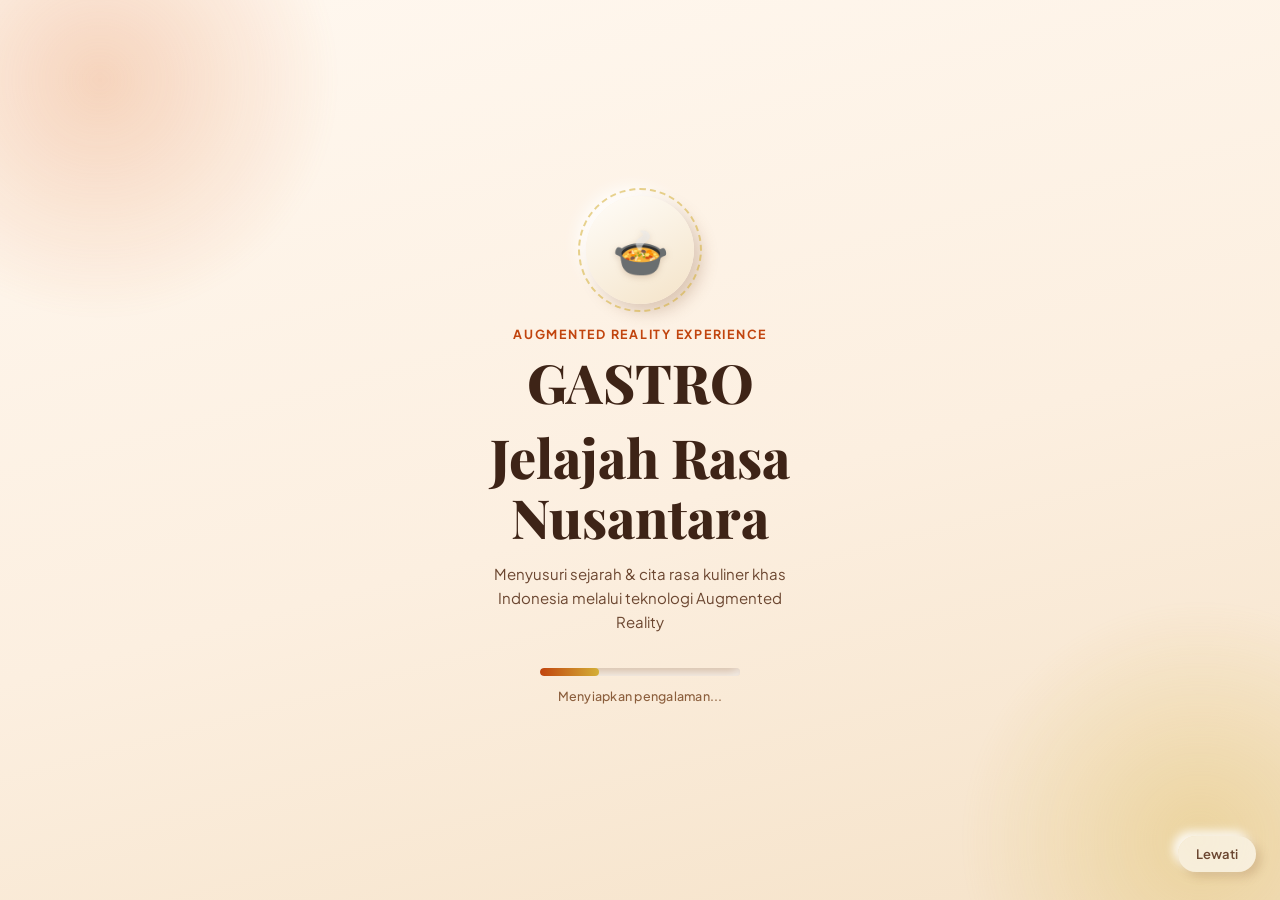
==== index.html @ 98691d4a "Add files via upload" ====
<!DOCTYPE html>
<html lang="id">
<head>
<meta charset="UTF-8">
<meta name="viewport" content="width=device-width, initial-scale=1.0, viewport-fit=cover">
<title>GASTRO | AR Kuliner Indonesia</title>

<link rel="preconnect" href="https://fonts.googleapis.com">
<link rel="preconnect" href="https://fonts.gstatic.com" crossorigin>
<link href="https://fonts.googleapis.com/css2?family=Playfair+Display:wght@600;700;800&family=Plus+Jakarta+Sans:wght@400;500;600;700;800&display=swap" rel="stylesheet">

<link rel="stylesheet" href="style.css">
</head>
<body>

  <!-- ================= OPENING / SPLASH ================= -->
  <section id="splash-screen" class="screen active">
    <div class="splash-bg-glow"></div>
    <div class="splash-bg-glow splash-bg-glow-2"></div>

    <div class="splash-content">
      <div class="splash-emblem">
        <div class="splash-emblem-ring"></div>
        <span class="splash-emblem-icon">🍲</span>
      </div>

      <p class="splash-eyebrow">Augmented Reality Experience</p>
      <h1 class="splash-title">GASTRO</h1>
      <h2 class="splash-title">Jelajah Rasa Nusantara</h2>
      <p class="splash-tagline">Menyusuri sejarah &amp; cita rasa kuliner khas Indonesia melalui teknologi Augmented Reality</p>

      <div class="splash-loader">
        <div class="splash-loader-fill" id="splashLoaderFill"></div>
      </div>
      <p class="splash-loader-label" id="splashLoaderLabel">Menyiapkan pengalaman...</p>
    </div>

    <button type="button" id="btnSkipSplash" class="splash-skip-btn">Lewati</button>
  </section>

  <!-- ================= LOGIN ================= -->
  <section id="login-screen" class="screen">
    <div class="login-bg-glow"></div>

    <div class="login-wrap">

      <div class="login-brand">
        <span class="login-brand-icon">🍲</span>
        <h1 class="login-brand-title">GASTRO</h1>
        <p class="login-brand-sub">Pilih jenis akses untuk melanjutkan</p>
      </div>

      <!-- ===== TAB SWITCH: USER / ADMIN ===== -->
      <div class="login-tabs" role="tablist">
        <button type="button" class="login-tab active" id="tabUser" onclick="switchLoginTab('user')">Pengguna</button>
        <button type="button" class="login-tab" id="tabAdmin" onclick="switchLoginTab('admin')">Admin</button>
        <div class="login-tab-indicator" id="loginTabIndicator"></div>
      </div>

      <!-- ===== CARD USER (dengan rotating glow) ===== -->
      <div class="glow-card" id="cardUser">
        <div class="glow-card-border"></div>
        <div class="glow-card-inner">

          <h2 class="glow-card-title">Login Pengguna</h2>
          <p class="glow-card-desc">Isi data diri Anda untuk mulai menjelajah</p>

          <form id="formUser" class="clay-form" autocomplete="off">
            <div class="field">
              <input type="text" id="userNama" class="field-input" placeholder=" " required>
              <label for="userNama" class="field-label">Nama Lengkap</label>
              <span class="field-underline"></span>
            </div>

            <div class="field">
              <input type="text" id="userProdi" class="field-input" placeholder=" " required>
              <label for="userProdi" class="field-label">Program Studi / Jurusan</label>
              <span class="field-underline"></span>
            </div>

            <div class="field">
              <input type="text" id="userInstansi" class="field-input" placeholder=" " required>
              <label for="userInstansi" class="field-label">Asal Instansi</label>
              <span class="field-underline"></span>
            </div>

            <button type="submit" class="clay-btn clay-btn-primary">
              <span>Mulai Menjelajah</span>
              <svg viewBox="0 0 24 24" width="18" height="18" fill="none" stroke="currentColor" stroke-width="2.4" stroke-linecap="round" stroke-linejoin="round"><line x1="5" y1="12" x2="19" y2="12"></line><polyline points="12 5 19 12 12 19"></polyline></svg>
            </button>
          </form>

        </div>
      </div>

      <!-- ===== CARD ADMIN (dengan rotating glow) ===== -->
      <div class="glow-card" id="cardAdmin" style="display:none;">
        <div class="glow-card-border"></div>
        <div class="glow-card-inner">

          <h2 class="glow-card-title">Login Admin</h2>
          <p class="glow-card-desc">Khusus pengelola konten website</p>

          <form id="formAdmin" class="clay-form" autocomplete="off">
            <div class="field">
              <input type="text" id="adminUsername" class="field-input" placeholder=" " required>
              <label for="adminUsername" class="field-label">Username</label>
              <span class="field-underline"></span>
            </div>

            <div class="field">
              <input type="password" id="adminPassword" class="field-input" placeholder=" " required>
              <label for="adminPassword" class="field-label">Kata Sandi</label>
              <span class="field-underline"></span>
            </div>

            <button type="submit" class="clay-btn clay-btn-dark">
              <span>Masuk sebagai Admin</span>
              <svg viewBox="0 0 24 24" width="18" height="18" fill="none" stroke="currentColor" stroke-width="2.4" stroke-linecap="round" stroke-linejoin="round"><line x1="5" y1="12" x2="19" y2="12"></line><polyline points="12 5 19 12 12 19"></polyline></svg>
            </button>
          </form>

        </div>
      </div>

      <p class="login-footnote">© 2026 GASTRO — Kuliner Indonesia dalam Augmented Reality</p>
    </div>
  </section>

  <!-- ================= MENU UTAMA (placeholder, dikerjakan berikutnya) ================= -->
  <section id="main-menu-screen" class="screen">
    <div class="login-wrap">
      <h1 class="login-brand-title" style="text-align:center;">Halaman Menu Utama menyusul 🚧</h1>
    </div>
  </section>

  <script src="app.js"></script>
</body>
</html>
---- style.css ----
/* =========================================================
   JELAJAH RASA NUSANTARA — Theme: Claymorphism (warm heritage)
   ========================================================= */

@property --a {
  syntax: "<angle>";
  initial-value: 0deg;
  inherits: false;
}

:root {
  /* --- Warna: kontras dites untuk kenyamanan baca lama --- */
  --cream:        #FFF8F0;
  --cream-soft:    #FCEFE0;
  --brown-900:    #3E2417;   /* teks utama, kontras ~13:1 di atas cream */
  --brown-700:    #6B4630;   /* teks sekunder, ~7.5:1 */
  --brown-500:    #8B5E3C;
  --terracotta:   #C1440E;
  --terracotta-2: #E07A3F;
  --gold:         #D4AF37;
  --gold-light:   #F0D77B;
  --white:        #FFFFFF;

  --shadow-clay-out: 8px 8px 16px rgba(139, 94, 60, 0.28), -8px -8px 16px rgba(255, 255, 255, 0.9);
  --shadow-clay-out-sm: 5px 5px 10px rgba(139, 94, 60, 0.22), -5px -5px 10px rgba(255, 255, 255, 0.85);
  --shadow-clay-in: inset 4px 4px 8px rgba(139, 94, 60, 0.22), inset -4px -4px 8px rgba(255, 255, 255, 0.8);

  --radius-lg: 28px;
  --radius-md: 20px;
  --radius-sm: 14px;

  --font-display: 'Playfair Display', Georgia, serif;
  --font-body: 'Plus Jakarta Sans', 'Segoe UI', sans-serif;
}

* { box-sizing: border-box; margin: 0; padding: 0; }

html, body {
  height: 100%;
  overscroll-behavior: none;
}

body {
  font-family: var(--font-body);
  color: var(--brown-900);
  background: var(--cream);
  -webkit-font-smoothing: antialiased;
}

button, input {
  font-family: inherit;
}

/* ============ SCREEN SWITCHING ============ */
.screen {
  display: none;
  min-height: 100dvh;
  width: 100%;
  position: relative;
  overflow: hidden;
}
.screen.active {
  display: flex;
  flex-direction: column;
  align-items: center;
  justify-content: center;
}

/* =========================================================
   OPENING / SPLASH
   ========================================================= */
#splash-screen {
  background: linear-gradient(165deg, #FFF8F0 0%, #FCEFE0 55%, #F5E2C8 100%);
  padding: 32px 24px;
  text-align: center;
}

.splash-bg-glow {
  position: absolute;
  width: 480px;
  height: 480px;
  border-radius: 50%;
  background: radial-gradient(circle, rgba(224,122,63,0.28) 0%, rgba(224,122,63,0) 70%);
  top: -160px;
  left: -140px;
  filter: blur(4px);
  animation: floatGlow 9s ease-in-out infinite;
}
.splash-bg-glow-2 {
  top: auto;
  bottom: -180px;
  left: auto;
  right: -160px;
  background: radial-gradient(circle, rgba(212,175,55,0.30) 0%, rgba(212,175,55,0) 70%);
  animation-duration: 11s;
  animation-delay: 1s;
}
@keyframes floatGlow {
  0%, 100% { transform: translate(0,0) scale(1); }
  50% { transform: translate(20px,-16px) scale(1.08); }
}

.splash-content {
  position: relative;
  z-index: 2;
  display: flex;
  flex-direction: column;
  align-items: center;
  max-width: 420px;
  animation: splashRise 0.9s cubic-bezier(0.19,1,0.22,1) both;
}
@keyframes splashRise {
  from { opacity: 0; transform: translateY(24px) scale(0.97); }
  to   { opacity: 1; transform: translateY(0) scale(1); }
}

.splash-emblem {
  position: relative;
  width: 108px;
  height: 108px;
  display: flex;
  align-items: center;
  justify-content: center;
  margin-bottom: 22px;
  border-radius: 50%;
  background: linear-gradient(150deg, #FFFDF9, #F4E3C8);
  box-shadow: var(--shadow-clay-out);
}
.splash-emblem-ring {
  position: absolute;
  inset: -8px;
  border-radius: 50%;
  border: 2px dashed rgba(212,175,55,0.55);
  animation: spinSlow 14s linear infinite;
}
@keyframes spinSlow { to { transform: rotate(360deg); } }
.splash-emblem-icon { font-size: 46px; filter: drop-shadow(0 2px 3px rgba(139,94,60,0.25)); }

.splash-eyebrow {
  font-size: 12.5px;
  font-weight: 700;
  letter-spacing: 0.14em;
  text-transform: uppercase;
  color: var(--terracotta);
  margin-bottom: 10px;
}

.splash-title {
  font-family: var(--font-display);
  font-weight: 800;
  font-size: clamp(32px, 8vw, 46px);
  line-height: 1.12;
  color: var(--brown-900);
  margin-bottom: 14px;
}

.splash-tagline {
  font-size: 15px;
  line-height: 1.6;
  color: var(--brown-700);
  max-width: 320px;
  margin-bottom: 34px;
}

.splash-loader {
  width: 200px;
  height: 8px;
  border-radius: 999px;
  background: rgba(139,94,60,0.15);
  box-shadow: var(--shadow-clay-in);
  overflow: hidden;
  margin-bottom: 12px;
}
.splash-loader-fill {
  height: 100%;
  width: 0%;
  border-radius: 999px;
  background: linear-gradient(90deg, var(--terracotta), var(--gold));
  transition: width 0.15s linear;
}
.splash-loader-label {
  font-size: 12.5px;
  color: var(--brown-500);
  font-weight: 500;
  letter-spacing: 0.02em;
}

.splash-skip-btn {
  position: absolute;
  bottom: 28px;
  right: 24px;
  z-index: 3;
  border: none;
  background: rgba(255,255,255,0.6);
  color: var(--brown-700);
  font-weight: 600;
  font-size: 13px;
  padding: 10px 18px;
  border-radius: 999px;
  box-shadow: var(--shadow-clay-out-sm);
  cursor: pointer;
  transition: transform 0.2s ease, box-shadow 0.2s ease;
}
.splash-skip-btn:hover { transform: translateY(-2px); box-shadow: var(--shadow-clay-out); }
.splash-skip-btn:active { transform: translateY(0) scale(0.97); }

/* =========================================================
   LOGIN
   ========================================================= */
#login-screen {
  background: linear-gradient(165deg, #FFF8F0 0%, #FCEFE0 60%, #F5E2C8 100%);
  padding: 40px 20px 32px;
}

.login-bg-glow {
  position: absolute;
  width: 520px;
  height: 520px;
  border-radius: 50%;
  top: -220px;
  left: 50%;
  transform: translateX(-50%);
  background: radial-gradient(circle, rgba(212,175,55,0.22) 0%, rgba(212,175,55,0) 70%);
}

.login-wrap {
  position: relative;
  z-index: 2;
  width: 100%;
  max-width: 440px;
  margin: 0 auto;
  display: flex;
  flex-direction: column;
  align-items: center;
}

.login-brand {
  text-align: center;
  margin-bottom: 22px;
  animation: splashRise 0.7s cubic-bezier(0.19,1,0.22,1) both;
}
.login-brand-icon {
  font-size: 34px;
  display: inline-block;
  margin-bottom: 6px;
}
.login-brand-title {
  font-family: var(--font-display);
  font-weight: 700;
  font-size: clamp(22px, 6vw, 28px);
  color: var(--brown-900);
}
.login-brand-sub {
  font-size: 13.5px;
  color: var(--brown-500);
  margin-top: 6px;
}

/* ---- Tabs ---- */
.login-tabs {
  position: relative;
  display: flex;
  width: 100%;
  max-width: 340px;
  background: var(--cream-soft);
  border-radius: 999px;
  padding: 5px;
  box-shadow: var(--shadow-clay-in);
  margin-bottom: 22px;
}
.login-tab {
  position: relative;
  z-index: 2;
  flex: 1;
  border: none;
  background: transparent;
  padding: 11px 0;
  font-weight: 700;
  font-size: 13.5px;
  color: var(--brown-500);
  cursor: pointer;
  border-radius: 999px;
  transition: color 0.25s ease;
}
.login-tab.active { color: var(--white); }
.login-tab-indicator {
  position: absolute;
  top: 5px;
  left: 5px;
  width: calc(50% - 5px);
  height: calc(100% - 10px);
  border-radius: 999px;
  background: linear-gradient(120deg, var(--terracotta), var(--terracotta-2));
  box-shadow: 0 4px 10px rgba(193,68,14,0.35);
  transition: transform 0.35s cubic-bezier(0.65,0,0.35,1);
  z-index: 1;
}
.login-tab-indicator.to-admin { transform: translateX(100%); }

/* ---- Glow card (rotating conic-gradient border) ---- */
.glow-card {
  position: relative;
  width: 100%;
  border-radius: var(--radius-lg);
  padding: 2.5px;
  animation: splashRise 0.8s 0.1s cubic-bezier(0.19,1,0.22,1) both;
}
.glow-card-border {
  position: absolute;
  inset: 0;
  border-radius: var(--radius-lg);
  padding: 2.5px;
  background: conic-gradient(from var(--a), var(--terracotta), var(--gold), var(--terracotta-2), var(--gold-light), var(--terracotta));
  animation: spinGlow 5s linear infinite;
  -webkit-mask: linear-gradient(#fff 0 0) content-box, linear-gradient(#fff 0 0);
  -webkit-mask-composite: xor;
  mask-composite: exclude;
}
@keyframes spinGlow { to { --a: 360deg; } }

.glow-card-inner {
  position: relative;
  z-index: 2;
  background: var(--cream);
  border-radius: calc(var(--radius-lg) - 2.5px);
  padding: 30px 24px 26px;
  box-shadow: var(--shadow-clay-out);
}

.glow-card-title {
  font-family: var(--font-display);
  font-weight: 700;
  font-size: 21px;
  color: var(--brown-900);
  margin-bottom: 4px;
}
.glow-card-desc {
  font-size: 13px;
  color: var(--brown-500);
  margin-bottom: 22px;
}

/* ---- Floating label form fields ---- */
.clay-form { display: flex; flex-direction: column; gap: 20px; }

.field { position: relative; }

.field-input {
  width: 100%;
  border: none;
  outline: none;
  background: var(--cream-soft);
  border-radius: var(--radius-sm);
  box-shadow: var(--shadow-clay-in);
  padding: 20px 16px 8px;
  font-size: 15px;
  font-weight: 500;
  color: var(--brown-900);
  transition: box-shadow 0.25s ease;
}
.field-input::placeholder { color: transparent; }

.field-label {
  position: absolute;
  left: 16px;
  top: 16px;
  font-size: 15px;
  color: var(--brown-500);
  pointer-events: none;
  transform-origin: left top;
  transition: transform 0.22s cubic-bezier(0.4,0,0.2,1), color 0.22s ease, top 0.22s ease;
}

/* animasi label naik saat fokus / sudah terisi */
.field-input:focus + .field-label,
.field-input:not(:placeholder-shown) + .field-label {
  top: 8px;
  transform: translateY(0) scale(0.72);
  color: var(--terracotta);
  font-weight: 700;
}

.field-underline {
  position: absolute;
  left: 16px;
  right: 16px;
  bottom: 6px;
  height: 2px;
  border-radius: 2px;
  background: linear-gradient(90deg, var(--terracotta), var(--gold));
  transform: scaleX(0);
  transform-origin: left;
  transition: transform 0.3s ease;
}
.field-input:focus ~ .field-underline { transform: scaleX(1); }

.field-input:focus {
  box-shadow: var(--shadow-clay-in), 0 0 0 3px rgba(212,175,55,0.25);
}

/* ---- Buttons with hover effect ---- */
.clay-btn {
  display: flex;
  align-items: center;
  justify-content: center;
  gap: 10px;
  width: 100%;
  border: none;
  cursor: pointer;
  padding: 16px 20px;
  border-radius: var(--radius-sm);
  font-size: 15px;
  font-weight: 700;
  letter-spacing: 0.01em;
  margin-top: 4px;
  transition: transform 0.22s cubic-bezier(0.4,0,0.2,1), box-shadow 0.22s ease, filter 0.22s ease;
}
.clay-btn svg { transition: transform 0.25s ease; }
.clay-btn:hover svg { transform: translateX(4px); }
.clay-btn:active { transform: translateY(1px) scale(0.98); }

.clay-btn-primary {
  color: var(--white);
  background: linear-gradient(120deg, var(--terracotta), var(--terracotta-2));
  box-shadow: 0 10px 20px rgba(193,68,14,0.32), var(--shadow-clay-out-sm);
}
.clay-btn-primary:hover {
  transform: translateY(-3px);
  box-shadow: 0 14px 26px rgba(193,68,14,0.42), 0 0 0 4px rgba(212,175,55,0.25);
  filter: brightness(1.05);
}

.clay-btn-dark {
  color: var(--gold-light);
  background: linear-gradient(120deg, var(--brown-900), #2A1710);
  box-shadow: 0 10px 20px rgba(62,36,23,0.35), var(--shadow-clay-out-sm);
}
.clay-btn-dark:hover {
  transform: translateY(-3px);
  box-shadow: 0 14px 26px rgba(62,36,23,0.45), 0 0 0 4px rgba(212,175,55,0.3);
  filter: brightness(1.1);
}

.login-footnote {
  margin-top: 26px;
  font-size: 11.5px;
  color: var(--brown-500);
  text-align: center;
  opacity: 0.8;
}

/* =========================================================
   RESPONSIVE — desktop refinements
   ========================================================= */
@media (min-width: 720px) {
  .splash-content { max-width: 480px; }
  .splash-title { font-size: 54px; }

  .login-wrap { max-width: 460px; }
  .glow-card-inner { padding: 38px 34px 32px; }
  .glow-card-title { font-size: 24px; }
}

@media (min-width: 1024px) {
  #login-screen { padding-top: 60px; }
  .login-bg-glow { width: 640px; height: 640px; top: -260px; }
}
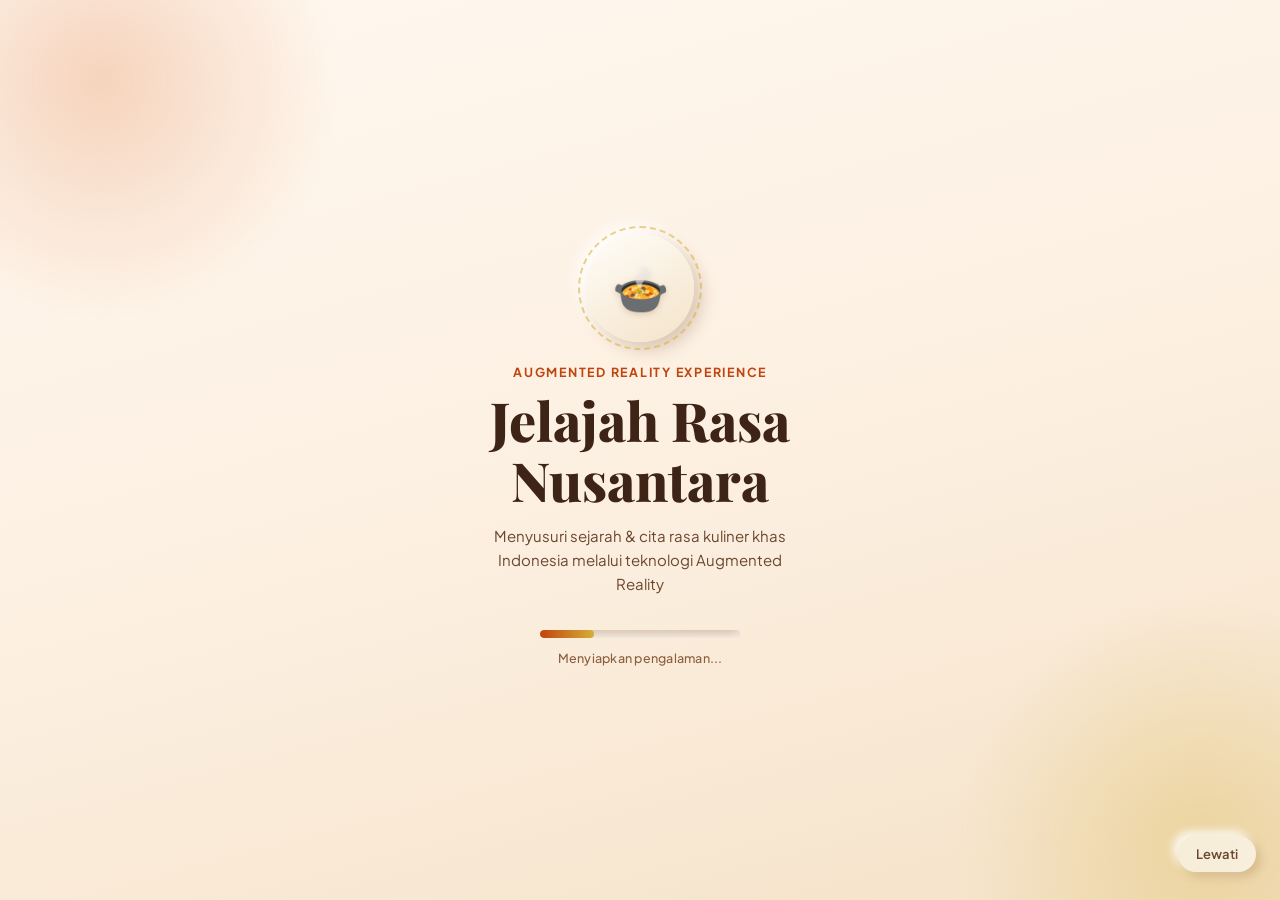
==== commit c1c3db8a: "Add files via upload" ====
--- a/index.html
+++ b/index.html
@@ -3,7 +3,7 @@
 <head>
 <meta charset="UTF-8">
 <meta name="viewport" content="width=device-width, initial-scale=1.0, viewport-fit=cover">
-<title>GASTRO | AR Kuliner Indonesia</title>
+<title>Jelajah Rasa Nusantara | AR Kuliner Indonesia</title>
 
 <link rel="preconnect" href="https://fonts.googleapis.com">
 <link rel="preconnect" href="https://fonts.gstatic.com" crossorigin>
@@ -25,8 +25,7 @@
       </div>
 
       <p class="splash-eyebrow">Augmented Reality Experience</p>
-      <h1 class="splash-title">GASTRO</h1>
-      <h2 class="splash-title">Jelajah Rasa Nusantara</h2>
+      <h1 class="splash-title">Jelajah Rasa<br>Nusantara</h1>
       <p class="splash-tagline">Menyusuri sejarah &amp; cita rasa kuliner khas Indonesia melalui teknologi Augmented Reality</p>
 
       <div class="splash-loader">
@@ -46,7 +45,7 @@
 
       <div class="login-brand">
         <span class="login-brand-icon">🍲</span>
-        <h1 class="login-brand-title">GASTRO</h1>
+        <h1 class="login-brand-title">Jelajah Rasa Nusantara</h1>
         <p class="login-brand-sub">Pilih jenis akses untuk melanjutkan</p>
       </div>
 
@@ -123,17 +122,221 @@
         </div>
       </div>
 
-      <p class="login-footnote">© 2026 GASTRO — Kuliner Indonesia dalam Augmented Reality</p>
-    </div>
-  </section>
-
-  <!-- ================= MENU UTAMA (placeholder, dikerjakan berikutnya) ================= -->
+      <p class="login-footnote">© 2026 Jelajah Rasa Nusantara — Kuliner Indonesia dalam Augmented Reality</p>
+    </div>
+  </section>
+
+  <!-- ================= MENU UTAMA ================= -->
   <section id="main-menu-screen" class="screen">
-    <div class="login-wrap">
-      <h1 class="login-brand-title" style="text-align:center;">Halaman Menu Utama menyusul 🚧</h1>
-    </div>
-  </section>
-
+    <div class="menu-bg-glow"></div>
+    <div class="menu-wrap">
+
+      <div class="menu-header">
+        <div class="menu-avatar" id="menuAvatar">?</div>
+        <div class="menu-header-text">
+          <p class="menu-eyebrow">GASTRO</p>
+          <p class="menu-greeting" id="menuGreeting">Halo!</p>
+        </div>
+        <button type="button" class="menu-logout-btn" onclick="logoutUser()" title="Keluar" aria-label="Keluar">
+          <svg viewBox="0 0 24 24" width="19" height="19" fill="none" stroke="currentColor" stroke-width="2.2" stroke-linecap="round" stroke-linejoin="round"><path d="M9 21H5a2 2 0 0 1-2-2V5a2 2 0 0 1 2-2h4"></path><polyline points="16 17 21 12 16 7"></polyline><line x1="21" y1="12" x2="9" y2="12"></line></svg>
+        </button>
+      </div>
+
+      <p class="menu-intro">Pilih salah satu menu di bawah untuk mulai menjelajahi kuliner khas Nusantara.</p>
+
+      <div class="menu-grid">
+        <button type="button" class="menu-card" onclick="switchScreen('petunjuk-screen')">
+          <span class="menu-card-no">1</span>
+          <span class="menu-card-icon">📖</span>
+          <span class="menu-card-label">Petunjuk</span>
+        </button>
+
+        <button type="button" class="menu-card" onclick="switchScreen('profil-screen')">
+          <span class="menu-card-no">2</span>
+          <span class="menu-card-icon">✨</span>
+          <span class="menu-card-label">Profil</span>
+        </button>
+
+        <button type="button" class="menu-card" onclick="openMateri()">
+          <span class="menu-card-no">3</span>
+          <span class="menu-card-icon">🗺️</span>
+          <span class="menu-card-label">Materi</span>
+        </button>
+
+        <button type="button" class="menu-card" onclick="switchScreen('ar-screen')">
+          <span class="menu-card-no">4</span>
+          <span class="menu-card-icon">📱</span>
+          <span class="menu-card-label">Augmented Reality</span>
+        </button>
+      </div>
+
+    </div>
+  </section>
+
+  <!-- ================= PETUNJUK ================= -->
+  <section id="petunjuk-screen" class="screen">
+    <div class="sub-wrap">
+      <button type="button" class="back-btn" onclick="switchScreen('main-menu-screen')">
+        <svg viewBox="0 0 24 24" width="18" height="18" fill="none" stroke="currentColor" stroke-width="2.4" stroke-linecap="round" stroke-linejoin="round"><polyline points="15 18 9 12 15 6"></polyline></svg>
+        Menu Utama
+      </button>
+
+      <h1 class="sub-title">Petunjuk Penggunaan</h1>
+      <p class="sub-desc">Ikuti langkah berikut untuk pengalaman terbaik menjelajahi GASTRO.</p>
+
+      <div class="steps-list">
+        <div class="step-item">
+          <span class="step-num">1</span>
+          <div>
+            <h3 class="step-title">Masuk sebagai Pengguna</h3>
+            <p class="step-desc">Isi nama, program studi/jurusan, dan asal instansi Anda di halaman login.</p>
+          </div>
+        </div>
+        <div class="step-item">
+          <span class="step-num">2</span>
+          <div>
+            <h3 class="step-title">Baca Profil Website</h3>
+            <p class="step-desc">Kenali tujuan dan fitur utama GASTRO melalui menu Profil.</p>
+          </div>
+        </div>
+        <div class="step-item">
+          <span class="step-num">3</span>
+          <div>
+            <h3 class="step-title">Jelajahi Materi</h3>
+            <p class="step-desc">Pilih pulau, lalu provinsi, untuk membaca sejarah dan cita rasa makanan khasnya.</p>
+          </div>
+        </div>
+        <div class="step-item">
+          <span class="step-num">4</span>
+          <div>
+            <h3 class="step-title">Coba Augmented Reality</h3>
+            <p class="step-desc">Arahkan kamera ke marker makanan untuk melihat model 3D beserta audionya.</p>
+          </div>
+        </div>
+        <div class="step-item">
+          <span class="step-num">5</span>
+          <div>
+            <h3 class="step-title">Izinkan Akses Kamera</h3>
+            <p class="step-desc">Pastikan mengizinkan akses kamera pada perangkat agar fitur AR berjalan optimal.</p>
+          </div>
+        </div>
+      </div>
+    </div>
+  </section>
+
+  <!-- ================= PROFIL ================= -->
+  <section id="profil-screen" class="screen">
+    <div class="sub-wrap">
+      <button type="button" class="back-btn" onclick="switchScreen('main-menu-screen')">
+        <svg viewBox="0 0 24 24" width="18" height="18" fill="none" stroke="currentColor" stroke-width="2.4" stroke-linecap="round" stroke-linejoin="round"><polyline points="15 18 9 12 15 6"></polyline></svg>
+        Menu Utama
+      </button>
+
+      <h1 class="sub-title">Profil Website</h1>
+      <p class="sub-desc">GASTRO — Jelajah Rasa Nusantara adalah platform edukasi kuliner berbasis Augmented Reality yang mengenalkan kekayaan makanan khas 38 provinsi di Indonesia secara interaktif.</p>
+
+      <div class="profil-card">
+        <h3 class="profil-card-title">Isi Website</h3>
+        <p class="profil-card-text">Website ini memuat narasi lengkap kuliner khas dari seluruh provinsi Indonesia, disajikan melalui halaman Materi yang tersusun berdasarkan pulau dan provinsi, serta pengalaman visual 3D melalui fitur Augmented Reality.</p>
+      </div>
+
+      <h3 class="profil-section-title">Fitur Utama</h3>
+      <div class="profil-features">
+        <div class="profil-feature-item">
+          <span class="profil-feature-icon">🍛</span>
+          <div>
+            <h4>Nama Makanan</h4>
+            <p>Daftar kuliner khas tiap provinsi di Indonesia.</p>
+          </div>
+        </div>
+        <div class="profil-feature-item">
+          <span class="profil-feature-icon">📜</span>
+          <div>
+            <h4>Sejarah</h4>
+            <p>Asal-usul dan latar belakang budaya tiap makanan.</p>
+          </div>
+        </div>
+        <div class="profil-feature-item">
+          <span class="profil-feature-icon">👅</span>
+          <div>
+            <h4>Cita Rasa</h4>
+            <p>Karakteristik rasa yang membuat tiap makanan khas.</p>
+          </div>
+        </div>
+        <div class="profil-feature-item">
+          <span class="profil-feature-icon">📍</span>
+          <div>
+            <h4>Lokasi</h4>
+            <p>Sentra atau daerah utama makanan tersebut berkembang.</p>
+          </div>
+        </div>
+      </div>
+
+      <h3 class="profil-section-title">Tujuan Website</h3>
+      <p class="sub-desc">Melestarikan dan memperkenalkan kekayaan kuliner Nusantara kepada generasi muda melalui teknologi Augmented Reality yang interaktif, edukatif, dan mudah diakses melalui perangkat mobile.</p>
+    </div>
+  </section>
+
+  <!-- ================= MATERI: PILIH PULAU ================= -->
+  <section id="materi-pulau-screen" class="screen">
+    <div class="sub-wrap">
+      <button type="button" class="back-btn" onclick="switchScreen('main-menu-screen')">
+        <svg viewBox="0 0 24 24" width="18" height="18" fill="none" stroke="currentColor" stroke-width="2.4" stroke-linecap="round" stroke-linejoin="round"><polyline points="15 18 9 12 15 6"></polyline></svg>
+        Menu Utama
+      </button>
+
+      <h1 class="sub-title">Pilih Pulau</h1>
+      <p class="sub-desc">Ketuk salah satu pulau untuk melihat provinsi dan makanan khasnya.</p>
+
+      <div class="island-grid" id="islandGrid"></div>
+    </div>
+  </section>
+
+  <!-- ================= MATERI: DAFTAR PROVINSI & MAKANAN ================= -->
+  <section id="materi-provinsi-screen" class="screen">
+    <div class="sub-wrap">
+      <button type="button" class="back-btn" onclick="switchScreen('materi-pulau-screen')">
+        <svg viewBox="0 0 24 24" width="18" height="18" fill="none" stroke="currentColor" stroke-width="2.4" stroke-linecap="round" stroke-linejoin="round"><polyline points="15 18 9 12 15 6"></polyline></svg>
+        Pilih Pulau
+      </button>
+
+      <h1 class="sub-title" id="provinsiIslandTitle">Provinsi</h1>
+      <p class="sub-desc">Ketuk nama makanan untuk membaca sejarah dan cita rasanya.</p>
+
+      <div class="food-list" id="foodList"></div>
+    </div>
+  </section>
+
+  <!-- ================= MATERI: DETAIL MAKANAN ================= -->
+  <section id="materi-detail-screen" class="screen">
+    <div class="sub-wrap">
+      <button type="button" class="back-btn" id="detailBackBtn">
+        <svg viewBox="0 0 24 24" width="18" height="18" fill="none" stroke="currentColor" stroke-width="2.4" stroke-linecap="round" stroke-linejoin="round"><polyline points="15 18 9 12 15 6"></polyline></svg>
+        Kembali
+      </button>
+
+      <div class="detail-card">
+        <p class="detail-provinsi" id="detailProvinsi">Provinsi</p>
+        <h1 class="detail-title" id="detailMakanan">Nama Makanan</h1>
+        <div class="detail-divider"></div>
+        <div class="detail-body" id="detailBody"></div>
+      </div>
+    </div>
+  </section>
+
+  <!-- ================= AUGMENTED REALITY (placeholder) ================= -->
+  <section id="ar-screen" class="screen">
+    <div class="sub-wrap">
+      <button type="button" class="back-btn" onclick="switchScreen('main-menu-screen')">
+        <svg viewBox="0 0 24 24" width="18" height="18" fill="none" stroke="currentColor" stroke-width="2.4" stroke-linecap="round" stroke-linejoin="round"><polyline points="15 18 9 12 15 6"></polyline></svg>
+        Menu Utama
+      </button>
+      <h1 class="sub-title">Augmented Reality</h1>
+      <p class="sub-desc">Fitur pemindaian marker &amp; model 3D makanan akan hadir di tahap berikutnya 🚧</p>
+    </div>
+  </section>
+
+  <script src="data.js"></script>
   <script src="app.js"></script>
 </body>
 </html>
--- a/style.css
+++ b/style.css
@@ -465,3 +465,303 @@
   #login-screen { padding-top: 60px; }
   .login-bg-glow { width: 640px; height: 640px; top: -260px; }
 }
+
+/* =========================================================
+   MENU UTAMA
+   ========================================================= */
+#main-menu-screen {
+  background: linear-gradient(165deg, #FFF8F0 0%, #FCEFE0 60%, #F5E2C8 100%);
+  padding: 36px 20px 40px;
+  align-items: stretch;
+}
+.menu-bg-glow {
+  position: absolute;
+  width: 480px; height: 480px;
+  border-radius: 50%;
+  top: -200px; right: -160px;
+  background: radial-gradient(circle, rgba(212,175,55,0.22) 0%, rgba(212,175,55,0) 70%);
+}
+.menu-wrap {
+  position: relative; z-index: 2;
+  width: 100%; max-width: 480px;
+  margin: 0 auto;
+}
+.menu-header {
+  display: flex; align-items: center; gap: 14px;
+  margin-bottom: 22px;
+  animation: splashRise 0.6s cubic-bezier(0.19,1,0.22,1) both;
+}
+.menu-avatar {
+  width: 52px; height: 52px;
+  border-radius: 50%;
+  display: flex; align-items: center; justify-content: center;
+  font-family: var(--font-display);
+  font-weight: 700; font-size: 20px;
+  color: var(--white);
+  background: linear-gradient(135deg, var(--terracotta), var(--gold));
+  box-shadow: var(--shadow-clay-out-sm);
+  flex-shrink: 0;
+}
+.menu-header-text { flex: 1; min-width: 0; }
+.menu-eyebrow {
+  font-size: 11px; font-weight: 800; letter-spacing: 0.14em;
+  text-transform: uppercase; color: var(--terracotta);
+}
+.menu-greeting {
+  font-family: var(--font-display);
+  font-weight: 700; font-size: 19px; color: var(--brown-900);
+  white-space: nowrap; overflow: hidden; text-overflow: ellipsis;
+}
+.menu-logout-btn {
+  width: 42px; height: 42px; border: none; border-radius: 50%;
+  background: var(--cream-soft);
+  box-shadow: var(--shadow-clay-out-sm);
+  color: var(--brown-700);
+  display: flex; align-items: center; justify-content: center;
+  cursor: pointer; flex-shrink: 0;
+  transition: transform 0.2s ease, color 0.2s ease;
+}
+.menu-logout-btn:hover { transform: translateY(-2px); color: var(--terracotta); }
+
+.menu-intro {
+  font-size: 14px; color: var(--brown-700); line-height: 1.6;
+  margin-bottom: 24px;
+  animation: splashRise 0.6s 0.05s cubic-bezier(0.19,1,0.22,1) both;
+}
+
+.menu-grid {
+  display: grid;
+  grid-template-columns: 1fr 1fr;
+  gap: 16px;
+  animation: splashRise 0.7s 0.1s cubic-bezier(0.19,1,0.22,1) both;
+}
+.menu-card {
+  position: relative;
+  border: none;
+  cursor: pointer;
+  display: flex; flex-direction: column; align-items: flex-start; gap: 10px;
+  padding: 22px 18px;
+  border-radius: var(--radius-md);
+  background: var(--cream);
+  box-shadow: var(--shadow-clay-out);
+  text-align: left;
+  transition: transform 0.25s cubic-bezier(0.4,0,0.2,1), box-shadow 0.25s ease;
+}
+.menu-card:hover { transform: translateY(-4px); box-shadow: 0 14px 24px rgba(139,94,60,0.28), var(--shadow-clay-out); }
+.menu-card:active { transform: translateY(-1px) scale(0.98); }
+.menu-card-no {
+  position: absolute; top: 14px; right: 16px;
+  font-family: var(--font-display); font-weight: 700; font-size: 13px;
+  color: var(--gold);
+  opacity: 0.7;
+}
+.menu-card-icon { font-size: 30px; }
+.menu-card-label { font-weight: 700; font-size: 14.5px; color: var(--brown-900); }
+
+@media (min-width: 640px) {
+  .menu-grid { grid-template-columns: repeat(4, 1fr); }
+  .menu-card { grid-column: span 1; }
+}
+
+/* =========================================================
+   SUB PAGES (Petunjuk / Profil / Materi / AR) — shared shell
+   ========================================================= */
+.screen:not(#splash-screen):not(#login-screen):not(#main-menu-screen) {
+  background: linear-gradient(165deg, #FFF8F0 0%, #FCEFE0 60%, #F5E2C8 100%);
+  align-items: flex-start;
+  padding: 30px 20px 48px;
+  overflow-y: auto;
+}
+.sub-wrap {
+  width: 100%; max-width: 640px;
+  margin: 0 auto;
+  animation: splashRise 0.5s cubic-bezier(0.19,1,0.22,1) both;
+}
+.back-btn {
+  display: inline-flex; align-items: center; gap: 6px;
+  border: none; cursor: pointer;
+  background: var(--cream-soft);
+  color: var(--brown-700);
+  font-weight: 700; font-size: 13px;
+  padding: 9px 16px 9px 12px;
+  border-radius: 999px;
+  box-shadow: var(--shadow-clay-out-sm);
+  margin-bottom: 20px;
+  transition: transform 0.2s ease;
+}
+.back-btn:hover { transform: translateX(-3px); }
+
+.sub-title {
+  font-family: var(--font-display);
+  font-weight: 700;
+  font-size: clamp(24px, 6vw, 30px);
+  color: var(--brown-900);
+  margin-bottom: 8px;
+}
+.sub-desc {
+  font-size: 14px; line-height: 1.65;
+  color: var(--brown-700);
+  margin-bottom: 26px;
+  max-width: 56ch;
+}
+
+/* ---- Petunjuk: steps ---- */
+.steps-list { display: flex; flex-direction: column; gap: 14px; }
+.step-item {
+  display: flex; gap: 14px; align-items: flex-start;
+  background: var(--cream);
+  border-radius: var(--radius-md);
+  padding: 16px 18px;
+  box-shadow: var(--shadow-clay-out-sm);
+}
+.step-num {
+  flex-shrink: 0;
+  width: 32px; height: 32px;
+  border-radius: 50%;
+  display: flex; align-items: center; justify-content: center;
+  font-weight: 800; font-size: 14px; color: var(--white);
+  background: linear-gradient(135deg, var(--terracotta), var(--terracotta-2));
+}
+.step-title { font-size: 15px; font-weight: 700; color: var(--brown-900); margin-bottom: 3px; }
+.step-desc { font-size: 13.5px; color: var(--brown-700); line-height: 1.55; }
+
+/* ---- Profil ---- */
+.profil-card {
+  background: var(--cream);
+  border-radius: var(--radius-md);
+  padding: 20px 22px;
+  box-shadow: var(--shadow-clay-out-sm);
+  margin-bottom: 26px;
+}
+.profil-card-title { font-family: var(--font-display); font-size: 17px; color: var(--brown-900); margin-bottom: 8px; }
+.profil-card-text { font-size: 13.5px; color: var(--brown-700); line-height: 1.65; }
+
+.profil-section-title {
+  font-family: var(--font-display);
+  font-size: 18px; color: var(--brown-900);
+  margin-bottom: 14px; margin-top: 4px;
+}
+.profil-features {
+  display: grid; grid-template-columns: 1fr 1fr;
+  gap: 14px; margin-bottom: 28px;
+}
+.profil-feature-item {
+  display: flex; gap: 12px; align-items: flex-start;
+  background: var(--cream);
+  border-radius: var(--radius-sm);
+  padding: 14px 16px;
+  box-shadow: var(--shadow-clay-out-sm);
+}
+.profil-feature-icon { font-size: 22px; flex-shrink: 0; }
+.profil-feature-item h4 { font-size: 13.5px; color: var(--brown-900); margin-bottom: 2px; }
+.profil-feature-item p { font-size: 12px; color: var(--brown-500); line-height: 1.4; }
+
+@media (max-width: 420px) {
+  .profil-features { grid-template-columns: 1fr; }
+}
+
+/* =========================================================
+   MATERI — Pilih Pulau
+   ========================================================= */
+.island-grid {
+  display: grid;
+  grid-template-columns: 1fr;
+  gap: 14px;
+}
+@media (min-width: 560px) {
+  .island-grid { grid-template-columns: 1fr 1fr; }
+}
+
+.island-card {
+  position: relative;
+  display: flex; align-items: center; gap: 16px;
+  border: none; cursor: pointer;
+  text-align: left;
+  padding: 18px 20px;
+  border-radius: var(--radius-md);
+  background: var(--cream);
+  box-shadow: var(--shadow-clay-out);
+  overflow: hidden;
+  transition: transform 0.25s cubic-bezier(0.4,0,0.2,1), box-shadow 0.25s ease;
+}
+.island-card::before {
+  content: "";
+  position: absolute; inset: 0;
+  background: var(--island-color, var(--terracotta));
+  opacity: 0.06;
+}
+.island-card:hover { transform: translateY(-4px); box-shadow: 0 14px 24px rgba(139,94,60,0.26), var(--shadow-clay-out); }
+.island-card:active { transform: translateY(-1px) scale(0.98); }
+
+.island-icon {
+  position: relative; z-index: 1;
+  width: 54px; height: 54px; flex-shrink: 0;
+  border-radius: 16px;
+  display: flex; align-items: center; justify-content: center;
+  font-size: 26px;
+  background: var(--island-color, var(--terracotta));
+  box-shadow: 0 6px 14px rgba(0,0,0,0.15);
+}
+.island-info { position: relative; z-index: 1; flex: 1; min-width: 0; }
+.island-name { font-family: var(--font-display); font-weight: 700; font-size: 17px; color: var(--brown-900); }
+.island-count { font-size: 12px; color: var(--brown-500); margin-top: 2px; }
+.island-arrow { position: relative; z-index: 1; color: var(--brown-500); flex-shrink: 0; }
+
+/* =========================================================
+   MATERI — Daftar Provinsi & Makanan
+   ========================================================= */
+.food-list { display: flex; flex-direction: column; gap: 12px; }
+
+.food-item {
+  display: flex; align-items: center; gap: 14px;
+  border: none; cursor: pointer; text-align: left;
+  padding: 15px 18px;
+  border-radius: var(--radius-sm);
+  background: var(--cream);
+  box-shadow: var(--shadow-clay-out-sm);
+  transition: transform 0.22s cubic-bezier(0.4,0,0.2,1), box-shadow 0.22s ease;
+}
+.food-item:hover { transform: translateX(4px); box-shadow: 0 10px 18px rgba(139,94,60,0.22), var(--shadow-clay-out-sm); }
+.food-item:active { transform: translateX(1px) scale(0.99); }
+
+.food-item-emoji {
+  width: 42px; height: 42px; flex-shrink: 0;
+  border-radius: 12px;
+  display: flex; align-items: center; justify-content: center;
+  font-size: 20px;
+  background: linear-gradient(135deg, var(--gold-light), var(--gold));
+}
+.food-item-text { flex: 1; min-width: 0; }
+.food-item-name { font-weight: 700; font-size: 14.5px; color: var(--brown-900); }
+.food-item-prov { font-size: 12px; color: var(--brown-500); margin-top: 1px; }
+.food-item-arrow { color: var(--brown-500); flex-shrink: 0; }
+
+/* =========================================================
+   MATERI — Detail Makanan
+   ========================================================= */
+.detail-card {
+  background: var(--cream);
+  border-radius: var(--radius-lg);
+  padding: 28px 24px 30px;
+  box-shadow: var(--shadow-clay-out);
+}
+.detail-provinsi {
+  font-size: 12px; font-weight: 800; letter-spacing: 0.1em;
+  text-transform: uppercase; color: var(--terracotta);
+  margin-bottom: 6px;
+}
+.detail-title {
+  font-family: var(--font-display);
+  font-weight: 800;
+  font-size: clamp(24px, 6vw, 32px);
+  color: var(--brown-900);
+  line-height: 1.2;
+}
+.detail-divider {
+  width: 56px; height: 4px; border-radius: 4px;
+  background: linear-gradient(90deg, var(--terracotta), var(--gold));
+  margin: 18px 0 20px;
+}
+.detail-body { font-size: 14.5px; line-height: 1.85; color: var(--brown-700); }
+.detail-body p { margin-bottom: 16px; }
+.detail-body p:last-child { margin-bottom: 0; }
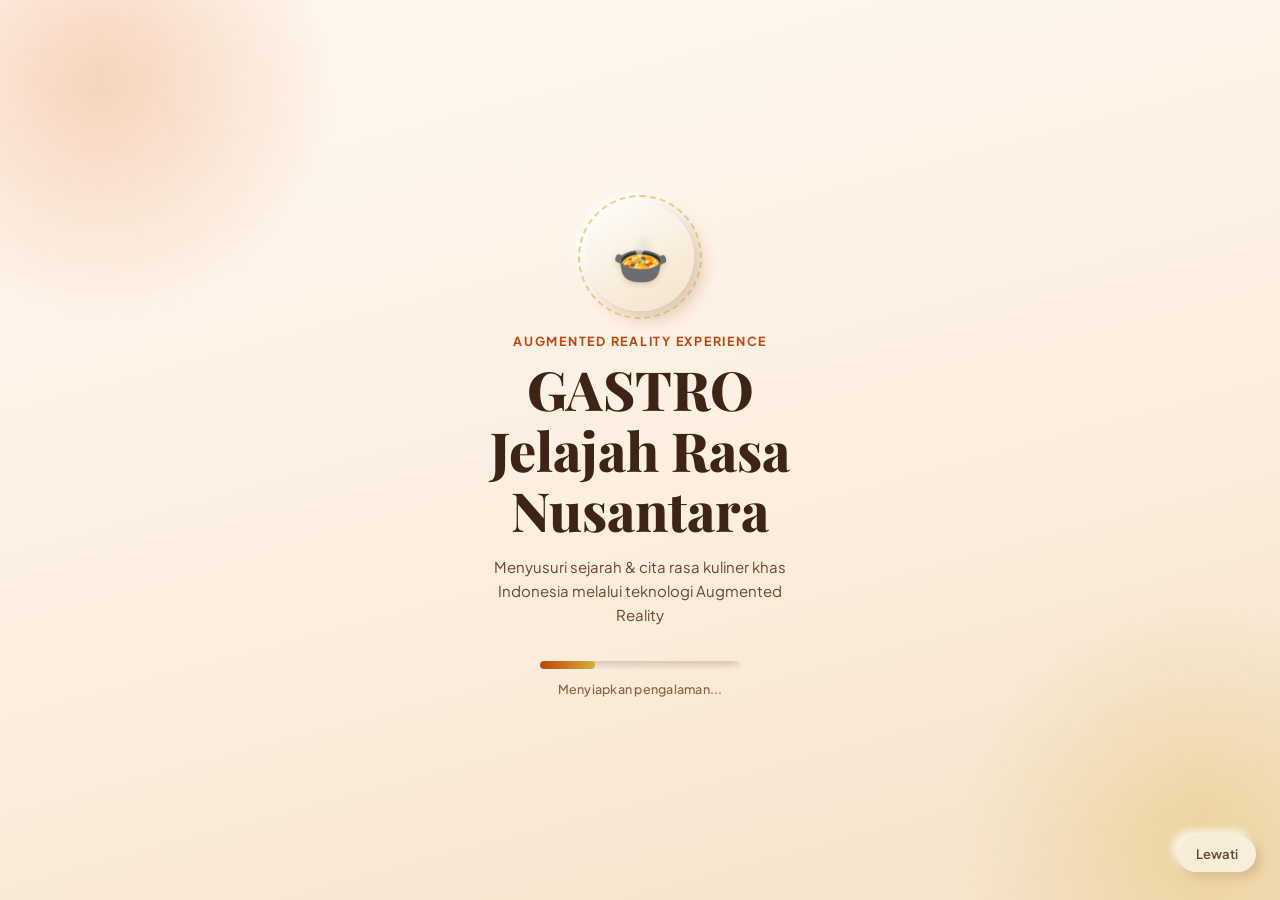
==== commit fb5d2b69: "Update index.html" ====
--- a/index.html
+++ b/index.html
@@ -3,7 +3,7 @@
 <head>
 <meta charset="UTF-8">
 <meta name="viewport" content="width=device-width, initial-scale=1.0, viewport-fit=cover">
-<title>Jelajah Rasa Nusantara | AR Kuliner Indonesia</title>
+<title>GASTRO | AR Kuliner Indonesia</title>
 
 <link rel="preconnect" href="https://fonts.googleapis.com">
 <link rel="preconnect" href="https://fonts.gstatic.com" crossorigin>
@@ -25,7 +25,7 @@
       </div>
 
       <p class="splash-eyebrow">Augmented Reality Experience</p>
-      <h1 class="splash-title">Jelajah Rasa<br>Nusantara</h1>
+      <h1 class="splash-title">GASTRO<br>Jelajah Rasa Nusantara</h1>
       <p class="splash-tagline">Menyusuri sejarah &amp; cita rasa kuliner khas Indonesia melalui teknologi Augmented Reality</p>
 
       <div class="splash-loader">
@@ -45,7 +45,7 @@
 
       <div class="login-brand">
         <span class="login-brand-icon">🍲</span>
-        <h1 class="login-brand-title">Jelajah Rasa Nusantara</h1>
+        <h1 class="login-brand-title">GASTRO</h1>
         <p class="login-brand-sub">Pilih jenis akses untuk melanjutkan</p>
       </div>
 
@@ -122,7 +122,7 @@
         </div>
       </div>
 
-      <p class="login-footnote">© 2026 Jelajah Rasa Nusantara — Kuliner Indonesia dalam Augmented Reality</p>
+      <p class="login-footnote">© 2026 GASTRO — Kuliner Indonesia dalam Augmented Reality</p>
     </div>
   </section>
 
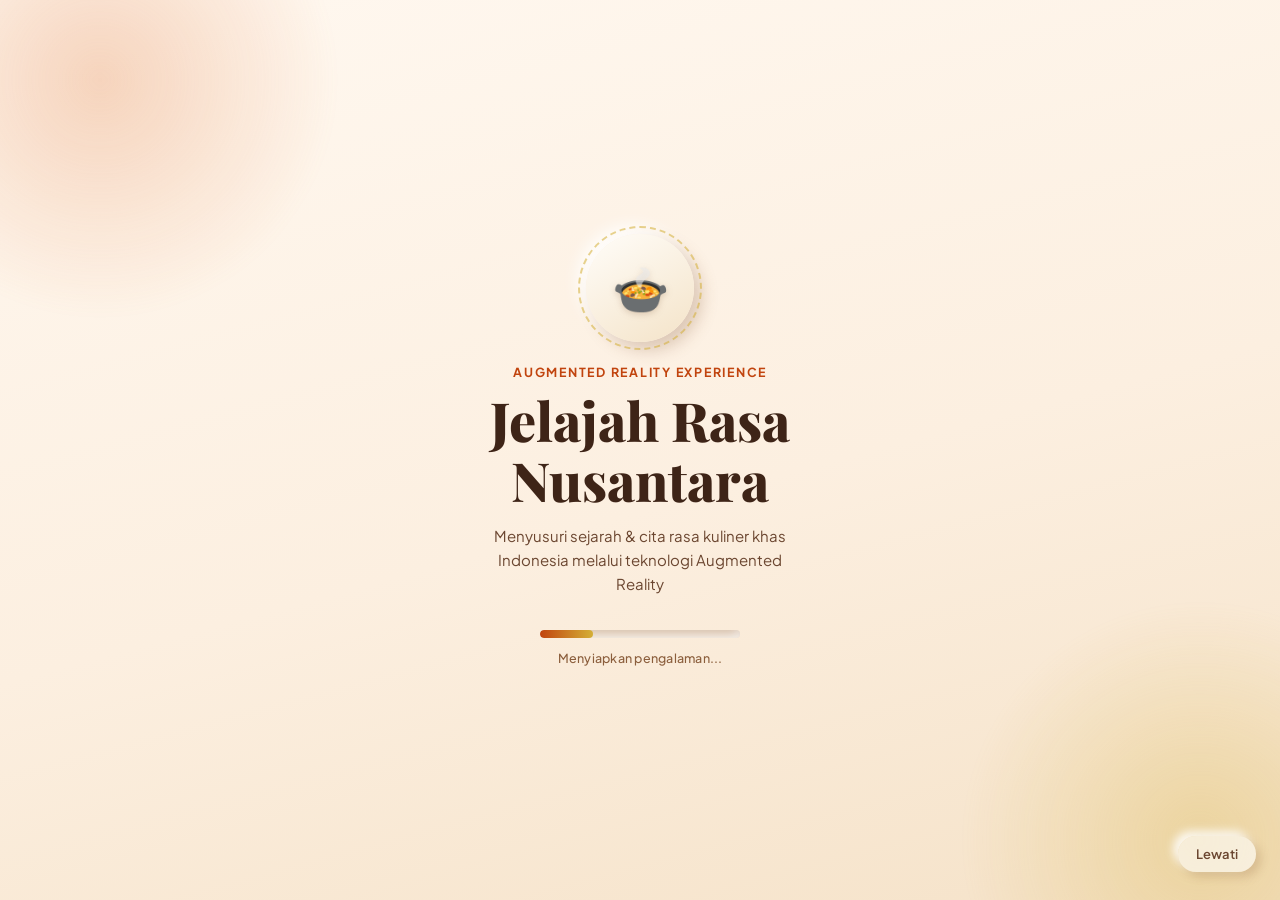
==== commit 43df1fb9: "bahan AR" ====
--- a/index.html
+++ b/index.html
@@ -3,7 +3,7 @@
 <head>
 <meta charset="UTF-8">
 <meta name="viewport" content="width=device-width, initial-scale=1.0, viewport-fit=cover">
-<title>GASTRO | AR Kuliner Indonesia</title>
+<title>Jelajah Rasa Nusantara | AR Kuliner Indonesia</title>
 
 <link rel="preconnect" href="https://fonts.googleapis.com">
 <link rel="preconnect" href="https://fonts.gstatic.com" crossorigin>
@@ -25,7 +25,7 @@
       </div>
 
       <p class="splash-eyebrow">Augmented Reality Experience</p>
-      <h1 class="splash-title">GASTRO<br>Jelajah Rasa Nusantara</h1>
+      <h1 class="splash-title">Jelajah Rasa<br>Nusantara</h1>
       <p class="splash-tagline">Menyusuri sejarah &amp; cita rasa kuliner khas Indonesia melalui teknologi Augmented Reality</p>
 
       <div class="splash-loader">
@@ -45,7 +45,7 @@
 
       <div class="login-brand">
         <span class="login-brand-icon">🍲</span>
-        <h1 class="login-brand-title">GASTRO</h1>
+        <h1 class="login-brand-title">Jelajah Rasa Nusantara</h1>
         <p class="login-brand-sub">Pilih jenis akses untuk melanjutkan</p>
       </div>
 
@@ -122,7 +122,7 @@
         </div>
       </div>
 
-      <p class="login-footnote">© 2026 GASTRO — Kuliner Indonesia dalam Augmented Reality</p>
+      <p class="login-footnote">© 2026 Jelajah Rasa Nusantara — Kuliner Indonesia dalam Augmented Reality</p>
     </div>
   </section>
 
@@ -163,7 +163,7 @@
           <span class="menu-card-label">Materi</span>
         </button>
 
-        <button type="button" class="menu-card" onclick="switchScreen('ar-screen')">
+        <button type="button" class="menu-card" onclick="window.location.href='ar/ar.html'">
           <span class="menu-card-no">4</span>
           <span class="menu-card-icon">📱</span>
           <span class="menu-card-label">Augmented Reality</span>
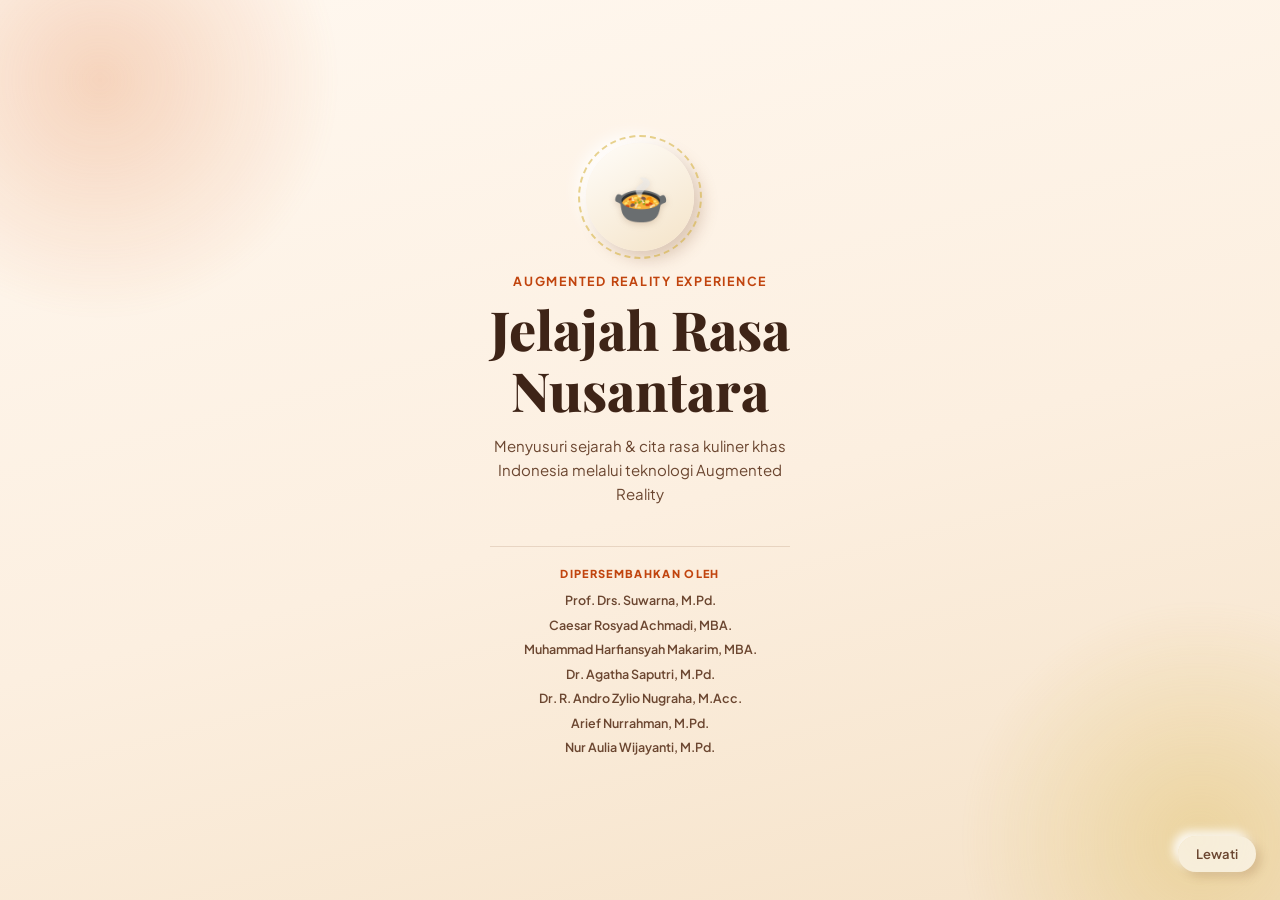
==== commit 54b3204b: "Add files via upload" ====
--- a/index.html
+++ b/index.html
@@ -28,10 +28,18 @@
       <h1 class="splash-title">Jelajah Rasa<br>Nusantara</h1>
       <p class="splash-tagline">Menyusuri sejarah &amp; cita rasa kuliner khas Indonesia melalui teknologi Augmented Reality</p>
 
-      <div class="splash-loader">
-        <div class="splash-loader-fill" id="splashLoaderFill"></div>
-      </div>
-      <p class="splash-loader-label" id="splashLoaderLabel">Menyiapkan pengalaman...</p>
+      <div class="splash-inventors">
+        <p class="splash-inventors-label">Dipersembahkan oleh</p>
+        <ul class="splash-inventors-list">
+          <li>Prof. Drs. Suwarna, M.Pd.</li>
+          <li>Caesar Rosyad Achmadi, MBA.</li>
+          <li>Muhammad Harfiansyah Makarim, MBA.</li>
+          <li>Dr. Agatha Saputri, M.Pd.</li>
+          <li>Dr. R. Andro Zylio Nugraha, M.Acc.</li>
+          <li>Arief Nurrahman, M.Pd.</li>
+          <li>Nur Aulia Wijayanti, M.Pd.</li>
+        </ul>
+      </div>
     </div>
 
     <button type="button" id="btnSkipSplash" class="splash-skip-btn">Lewati</button>
@@ -71,15 +79,33 @@
               <span class="field-underline"></span>
             </div>
 
-            <div class="field">
-              <input type="text" id="userProdi" class="field-input" placeholder=" " required>
-              <label for="userProdi" class="field-label">Program Studi / Jurusan</label>
-              <span class="field-underline"></span>
-            </div>
-
-            <div class="field">
-              <input type="text" id="userInstansi" class="field-input" placeholder=" " required>
-              <label for="userInstansi" class="field-label">Asal Instansi</label>
+            <div class="field field-select">
+              <select id="userGender" class="field-input" required>
+                <option value="" disabled selected hidden></option>
+                <option value="Laki-Laki">Laki-Laki</option>
+                <option value="Perempuan">Perempuan</option>
+              </select>
+              <label for="userGender" class="field-label field-label-select">Jenis Kelamin</label>
+              <span class="field-underline"></span>
+            </div>
+
+            <div class="field">
+              <input type="number" id="userUsia" class="field-input" placeholder=" " min="1" max="120" required>
+              <label for="userUsia" class="field-label">Usia</label>
+              <span class="field-underline"></span>
+            </div>
+
+            <div class="field field-select">
+              <select id="userDaerah" class="field-input" required>
+                <option value="" disabled selected hidden></option>
+              </select>
+              <label for="userDaerah" class="field-label field-label-select">Asal Daerah (Provinsi)</label>
+              <span class="field-underline"></span>
+            </div>
+
+            <div class="field">
+              <input type="text" id="userKabupaten" class="field-input" placeholder=" " required>
+              <label for="userKabupaten" class="field-label">Kabupaten / Kota</label>
               <span class="field-underline"></span>
             </div>
 
--- a/style.css
+++ b/style.css
@@ -170,6 +170,7 @@
   box-shadow: var(--shadow-clay-in);
   overflow: hidden;
   margin-bottom: 12px;
+  display: none; /* sudah tidak dipakai, digantikan daftar inventor */
 }
 .splash-loader-fill {
   height: 100%;
@@ -183,6 +184,36 @@
   color: var(--brown-500);
   font-weight: 500;
   letter-spacing: 0.02em;
+}
+
+.splash-inventors {
+  margin-top: 6px;
+  padding-top: 20px;
+  border-top: 1px solid rgba(139,94,60,0.18);
+  width: 100%;
+  max-width: 300px;
+}
+.splash-inventors-label {
+  font-size: 11px;
+  font-weight: 800;
+  letter-spacing: 0.12em;
+  text-transform: uppercase;
+  color: var(--terracotta);
+  margin-bottom: 12px;
+  text-align: center;
+}
+.splash-inventors-list {
+  list-style: none;
+  display: flex;
+  flex-direction: column;
+  gap: 7px;
+  text-align: center;
+}
+.splash-inventors-list li {
+  font-size: 12.5px;
+  font-weight: 600;
+  color: var(--brown-700);
+  line-height: 1.4;
 }
 
 .splash-skip-btn {
@@ -396,6 +427,26 @@
 
 .field-input:focus {
   box-shadow: var(--shadow-clay-in), 0 0 0 3px rgba(212,175,55,0.25);
+}
+
+/* ---- Select (dropdown) khusus: label selalu di posisi "float" ---- */
+.field-select select.field-input {
+  appearance: none;
+  -webkit-appearance: none;
+  cursor: pointer;
+  background-image: url("data:image/svg+xml;utf8,<svg xmlns='http://www.w3.org/2000/svg' width='18' height='18' viewBox='0 0 24 24' fill='none' stroke='%238B5E3C' stroke-width='2.4' stroke-linecap='round' stroke-linejoin='round'><polyline points='6 9 12 15 18 9'></polyline></svg>");
+  background-repeat: no-repeat;
+  background-position: right 14px center;
+  padding-right: 40px;
+}
+.field-select .field-label-select {
+  top: 8px;
+  transform: translateY(0) scale(0.72);
+  color: var(--terracotta);
+  font-weight: 700;
+}
+.field-select select.field-input:invalid {
+  color: var(--brown-500);
 }
 
 /* ---- Buttons with hover effect ---- */
@@ -763,5 +814,13 @@
   margin: 18px 0 20px;
 }
 .detail-body { font-size: 14.5px; line-height: 1.85; color: var(--brown-700); }
-.detail-body p { margin-bottom: 16px; }
+.detail-body p { margin-bottom: 16px; text-align: justify; }
 .detail-body p:last-child { margin-bottom: 0; }
+.detail-image {
+  width: 100%;
+  max-height: 320px;
+  object-fit: cover;
+  border-radius: var(--radius-md);
+  margin-bottom: 20px;
+  box-shadow: var(--shadow-clay-out-sm);
+}
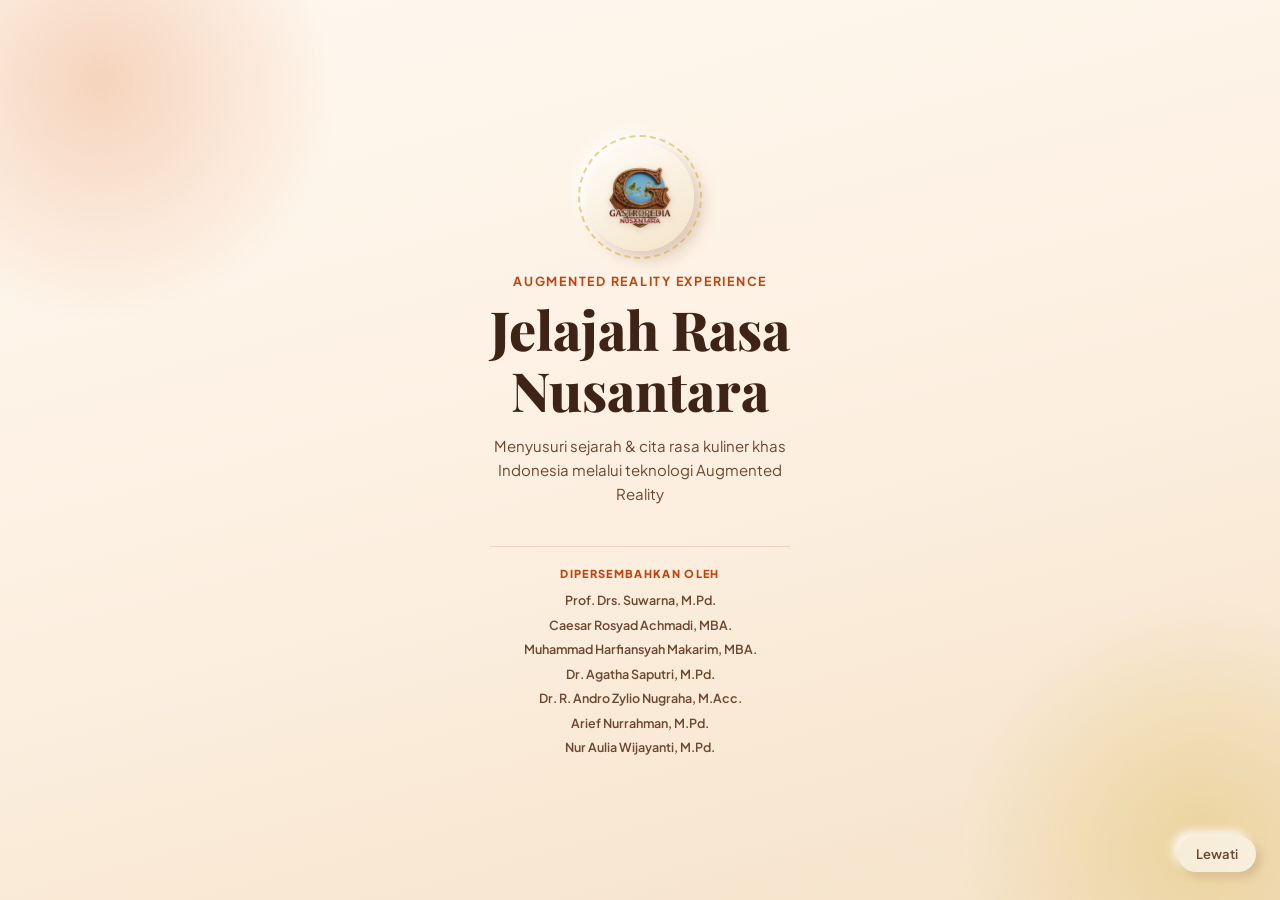
==== commit 4b7544a1: "Add files via upload" ====
--- a/index.html
+++ b/index.html
@@ -21,7 +21,7 @@
     <div class="splash-content">
       <div class="splash-emblem">
         <div class="splash-emblem-ring"></div>
-        <span class="splash-emblem-icon">🍲</span>
+        <img src="assets/logo.png" alt="GASTRO" class="splash-emblem-icon">
       </div>
 
       <p class="splash-eyebrow">Augmented Reality Experience</p>
@@ -52,7 +52,7 @@
     <div class="login-wrap">
 
       <div class="login-brand">
-        <span class="login-brand-icon">🍲</span>
+        <img src="assets/logo.png" alt="GASTRO" class="login-brand-icon">
         <h1 class="login-brand-title">Jelajah Rasa Nusantara</h1>
         <p class="login-brand-sub">Pilih jenis akses untuk melanjutkan</p>
       </div>
--- a/style.css
+++ b/style.css
@@ -134,7 +134,7 @@
   animation: spinSlow 14s linear infinite;
 }
 @keyframes spinSlow { to { transform: rotate(360deg); } }
-.splash-emblem-icon { font-size: 46px; filter: drop-shadow(0 2px 3px rgba(139,94,60,0.25)); }
+.splash-emblem-icon { width: 62px; height: 62px; object-fit: contain; filter: drop-shadow(0 2px 3px rgba(139,94,60,0.25)); }
 
 .splash-eyebrow {
   font-size: 12.5px;
@@ -239,7 +239,9 @@
    LOGIN
    ========================================================= */
 #login-screen {
-  background: linear-gradient(165deg, #FFF8F0 0%, #FCEFE0 60%, #F5E2C8 100%);
+  background:
+    linear-gradient(165deg, rgba(255,248,240,0.93) 0%, rgba(252,239,224,0.93) 60%, rgba(245,226,200,0.93) 100%),
+    url('assets/background.jpg') center/cover no-repeat;
   padding: 40px 20px 32px;
 }
 
@@ -271,9 +273,12 @@
   animation: splashRise 0.7s cubic-bezier(0.19,1,0.22,1) both;
 }
 .login-brand-icon {
-  font-size: 34px;
+  width: 56px;
+  height: 56px;
+  object-fit: contain;
   display: inline-block;
-  margin-bottom: 6px;
+  margin-bottom: 8px;
+  filter: drop-shadow(0 3px 6px rgba(139,94,60,0.3));
 }
 .login-brand-title {
   font-family: var(--font-display);
@@ -521,7 +526,9 @@
    MENU UTAMA
    ========================================================= */
 #main-menu-screen {
-  background: linear-gradient(165deg, #FFF8F0 0%, #FCEFE0 60%, #F5E2C8 100%);
+  background:
+    linear-gradient(165deg, rgba(255,248,240,0.93) 0%, rgba(252,239,224,0.93) 60%, rgba(245,226,200,0.93) 100%),
+    url('assets/background.jpg') center/cover no-repeat;
   padding: 36px 20px 40px;
   align-items: stretch;
 }
